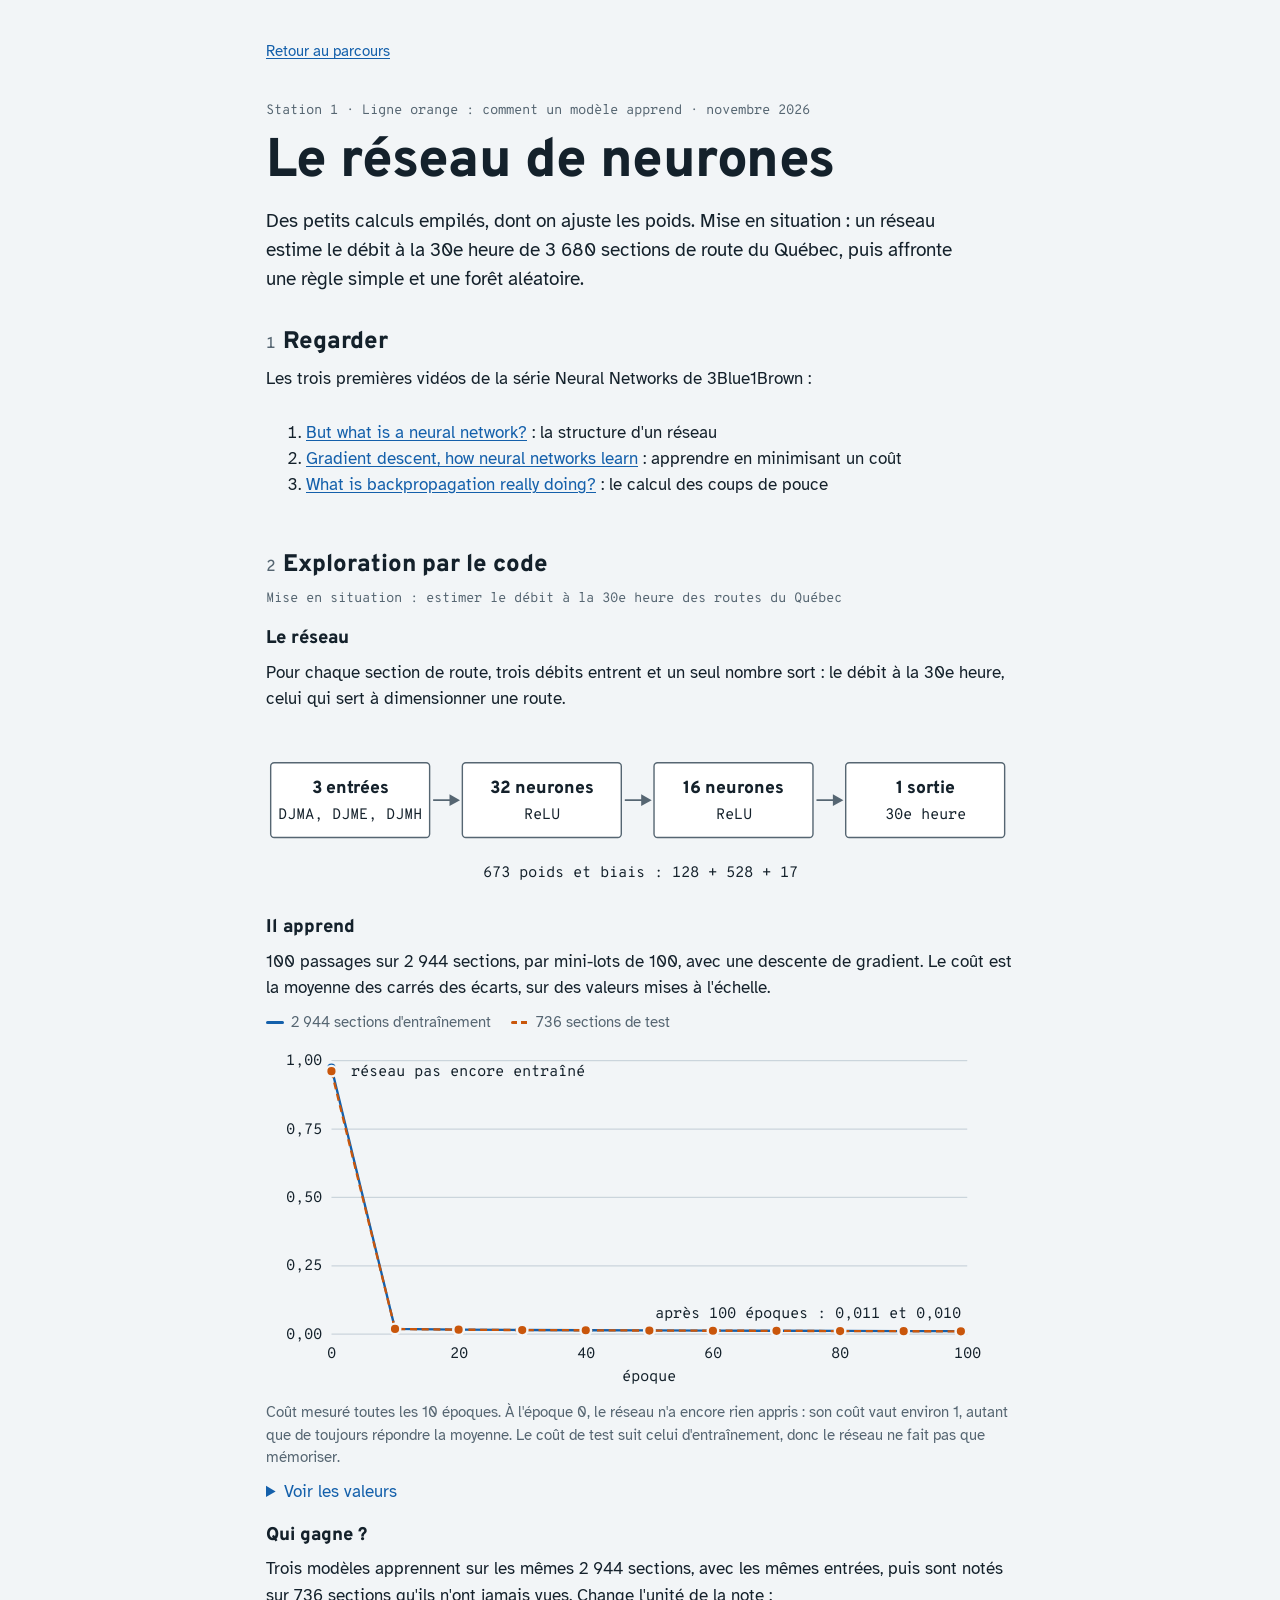
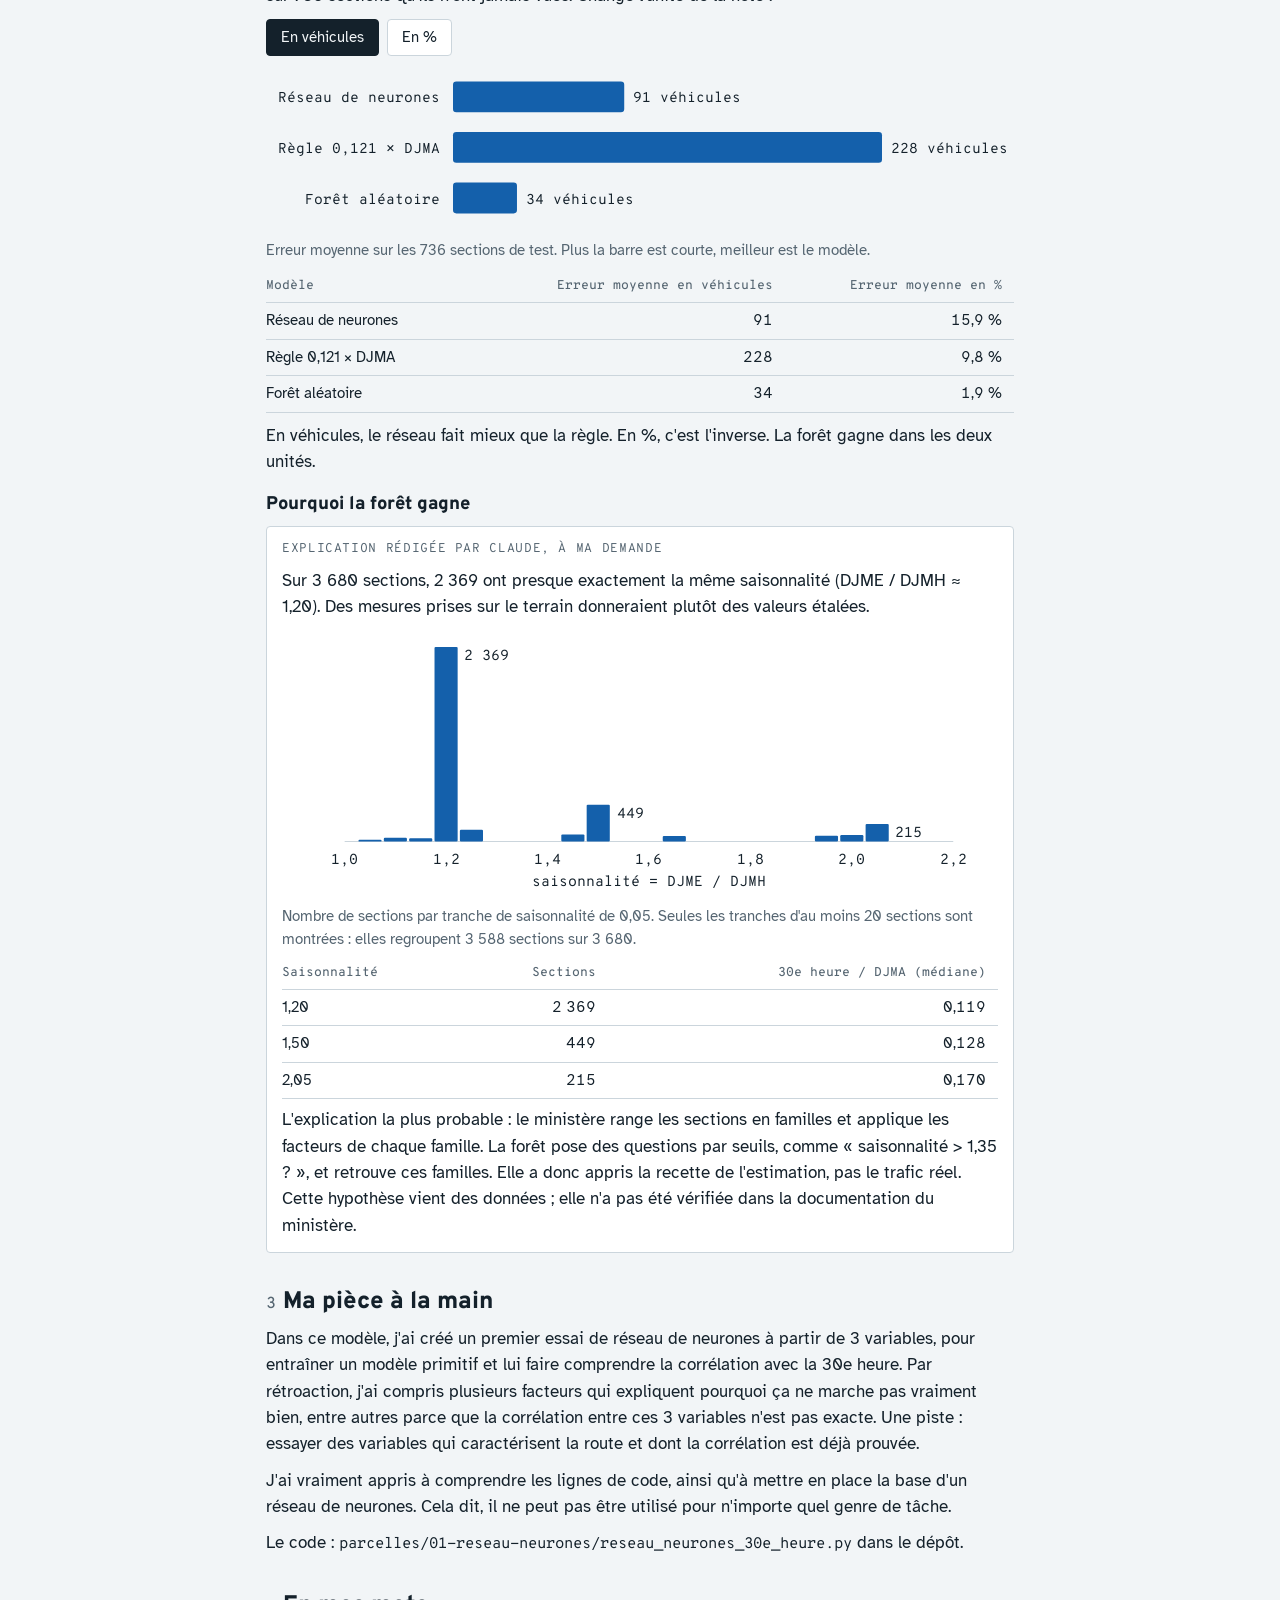
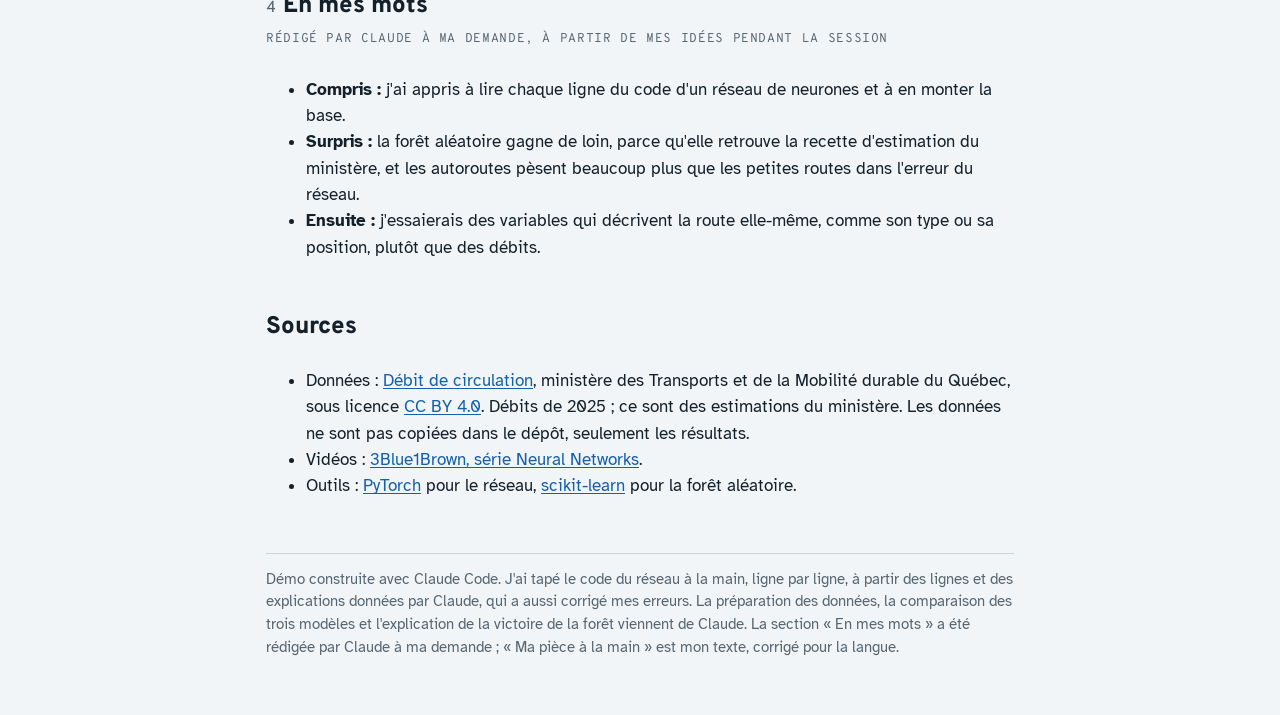
==== docs/parcelles/01-reseau-neurones/index.html @ 519a0289 "Site du parcours IA et station 1 : premier réseau de neurones - Carte du parcours et page de la stat" ====
<!doctype html>
<html lang="fr">
<head>
<meta charset="utf-8">
<meta name="viewport" content="width=device-width, initial-scale=1, viewport-fit=cover">
<title>Le réseau de neurones | Parcours IA</title>
<meta name="description" content="Station 1 du parcours IA : comprendre un réseau de neurones, puis le mettre en situation sur les débits de circulation des routes du Québec.">
<link rel="preconnect" href="https://fonts.googleapis.com">
<link rel="preconnect" href="https://fonts.gstatic.com" crossorigin>
<link rel="stylesheet" href="https://fonts.googleapis.com/css2?family=Atkinson+Hyperlegible:wght@400;700&family=Overpass:wght@800&family=Overpass+Mono:wght@500&display=swap">
<link rel="stylesheet" href="../../style.css">
</head>
<body>
<main class="page parcelle">
  <p class="retour"><a href="../../index.html">Retour au parcours</a></p>

  <header>
    <p class="surtitre">Station 1 · Ligne orange : comment un modèle apprend · novembre 2026</p>
    <h1>Le réseau de neurones</h1>
    <p class="chapeau">Des petits calculs empilés, dont on ajuste les poids. Mise en situation : un réseau estime le débit à la 30e heure de 3 680 sections de route du Québec, puis affronte une règle simple et une forêt aléatoire.</p>
  </header>

  <section id="regarde">
    <h2><span class="numero">1</span>Regarder</h2>
    <p>Les trois premières vidéos de la série Neural Networks de 3Blue1Brown :</p>
    <ol>
      <li><a href="https://www.youtube.com/watch?v=aircAruvnKk">But what is a neural network?</a> : la structure d'un réseau</li>
      <li><a href="https://www.youtube.com/watch?v=IHZwWFHWa-w">Gradient descent, how neural networks learn</a> : apprendre en minimisant un coût</li>
      <li><a href="https://www.youtube.com/watch?v=Ilg3gGewQ5U">What is backpropagation really doing?</a> : le calcul des coups de pouce</li>
    </ol>
  </section>

  <section id="demo">
    <h2><span class="numero">2</span>Exploration par le code</h2>
    <p class="surtitre">Mise en situation : estimer le débit à la 30e heure des routes du Québec</p>

    <h3>Le réseau</h3>
    <p>Pour chaque section de route, trois débits entrent et un seul nombre sort : le débit à la 30e heure, celui qui sert à dimensionner une route.</p>
    <figure>
      <div class="defile">
        <svg viewBox="0 0 640 150" role="img" aria-label="Le réseau : 3 entrées, une couche cachée de 32 neurones, une de 16, et 1 sortie, soit 673 poids et biais.">
          <rect class="boite" x="4" y="34" width="136" height="64" rx="3"/>
          <text class="svg-titre" x="72" y="60" text-anchor="middle">3 entrées</text>
          <text class="svg-texte" x="72" y="82" text-anchor="middle">DJMA, DJME, DJMH</text>
          <line class="fleche" x1="143" y1="66" x2="158" y2="66"/><polygon class="pointe" points="166,66 157,61 157,71"/>
          <rect class="boite" x="168" y="34" width="136" height="64" rx="3"/>
          <text class="svg-titre" x="236" y="60" text-anchor="middle">32 neurones</text>
          <text class="svg-texte" x="236" y="82" text-anchor="middle">ReLU</text>
          <line class="fleche" x1="307" y1="66" x2="322" y2="66"/><polygon class="pointe" points="330,66 321,61 321,71"/>
          <rect class="boite" x="332" y="34" width="136" height="64" rx="3"/>
          <text class="svg-titre" x="400" y="60" text-anchor="middle">16 neurones</text>
          <text class="svg-texte" x="400" y="82" text-anchor="middle">ReLU</text>
          <line class="fleche" x1="471" y1="66" x2="486" y2="66"/><polygon class="pointe" points="494,66 485,61 485,71"/>
          <rect class="boite" x="496" y="34" width="136" height="64" rx="3"/>
          <text class="svg-titre" x="564" y="60" text-anchor="middle">1 sortie</text>
          <text class="svg-texte" x="564" y="82" text-anchor="middle">30e heure</text>
          <text class="svg-texte" x="320" y="132" text-anchor="middle">673 poids et biais : 128 + 528 + 17</text>
        </svg>
      </div>
    </figure>

    <h3>Il apprend</h3>
    <p>100 passages sur 2 944 sections, par mini-lots de 100, avec une descente de gradient. Le coût est la moyenne des carrés des écarts, sur des valeurs mises à l'échelle.</p>
    <figure>
      <div class="legende"><span><i class="serie-1"></i>2 944 sections d'entraînement</span><span><i class="serie-2"></i>736 sections de test</span></div>
      <div class="defile" id="graphique-courbe"></div>
      <figcaption>Coût mesuré toutes les 10 époques. À l'époque 0, le réseau n'a encore rien appris : son coût vaut environ 1, autant que de toujours répondre la moyenne. Le coût de test suit celui d'entraînement, donc le réseau ne fait pas que mémoriser.</figcaption>
    </figure>
    <details>
      <summary>Voir les valeurs</summary>
      <div class="defile"><table class="tableau" id="tableau-courbe"><thead><tr><th>Époque</th><th class="nombre">Coût entraînement</th><th class="nombre">Coût test</th></tr></thead><tbody></tbody></table></div>
    </details>

    <h3>Qui gagne ?</h3>
    <p>Trois modèles apprennent sur les mêmes 2 944 sections, avec les mêmes entrées, puis sont notés sur 736 sections qu'ils n'ont jamais vues. Change l'unité de la note :</p>
    <div class="bascule" role="group" aria-label="Unité de l'erreur">
      <button type="button" id="bouton-vehicules" aria-pressed="true">En véhicules</button>
      <button type="button" id="bouton-pourcentage" aria-pressed="false">En %</button>
    </div>
    <figure>
      <div class="defile" id="graphique-scores"></div>
      <figcaption id="legende-scores">Erreur moyenne sur les 736 sections de test. Plus la barre est courte, meilleur est le modèle.</figcaption>
    </figure>
    <div class="defile">
      <table class="tableau" id="tableau-scores"><thead><tr><th>Modèle</th><th class="nombre">Erreur moyenne en véhicules</th><th class="nombre">Erreur moyenne en %</th></tr></thead><tbody></tbody></table>
    </div>
    <p>En véhicules, le réseau fait mieux que la règle. En %, c'est l'inverse. La forêt gagne dans les deux unités.</p>

    <h3>Pourquoi la forêt gagne</h3>
    <div class="encadre">
      <p class="etiquette">Explication rédigée par Claude, à ma demande</p>
      <p>Sur 3 680 sections, 2 369 ont presque exactement la même saisonnalité (DJME / DJMH ≈ 1,20). Des mesures prises sur le terrain donneraient plutôt des valeurs étalées.</p>
      <figure>
        <div class="defile" id="graphique-familles"></div>
        <figcaption>Nombre de sections par tranche de saisonnalité de 0,05. Seules les tranches d'au moins 20 sections sont montrées : elles regroupent 3 588 sections sur 3 680.</figcaption>
      </figure>
      <div class="defile">
        <table class="tableau" id="tableau-familles"><thead><tr><th>Saisonnalité</th><th class="nombre">Sections</th><th class="nombre">30e heure / DJMA (médiane)</th></tr></thead><tbody></tbody></table>
      </div>
      <p>L'explication la plus probable : le ministère range les sections en familles et applique les facteurs de chaque famille. La forêt pose des questions par seuils, comme « saisonnalité &gt; 1,35 ? », et retrouve ces familles. Elle a donc appris la recette de l'estimation, pas le trafic réel. Cette hypothèse vient des données ; elle n'a pas été vérifiée dans la documentation du ministère.</p>
    </div>
  </section>

  <section id="main">
    <h2><span class="numero">3</span>Ma pièce à la main</h2>
    <p>Dans ce modèle, j'ai créé un premier essai de réseau de neurones à partir de 3 variables, pour entraîner un modèle primitif et lui faire comprendre la corrélation avec la 30e heure. Par rétroaction, j'ai compris plusieurs facteurs qui expliquent pourquoi ça ne marche pas vraiment bien, entre autres parce que la corrélation entre ces 3 variables n'est pas exacte. Une piste : essayer des variables qui caractérisent la route et dont la corrélation est déjà prouvée.</p>
    <p>J'ai vraiment appris à comprendre les lignes de code, ainsi qu'à mettre en place la base d'un réseau de neurones. Cela dit, il ne peut pas être utilisé pour n'importe quel genre de tâche.</p>
    <p>Le code : <code>parcelles/01-reseau-neurones/reseau_neurones_30e_heure.py</code> dans le dépôt.</p>
  </section>

  <section id="mots">
    <h2><span class="numero">4</span>En mes mots</h2>
    <p class="etiquette">Rédigé par Claude à ma demande, à partir de mes idées pendant la session</p>
    <ul>
      <li><strong>Compris :</strong> j'ai appris à lire chaque ligne du code d'un réseau de neurones et à en monter la base.</li>
      <li><strong>Surpris :</strong> la forêt aléatoire gagne de loin, parce qu'elle retrouve la recette d'estimation du ministère, et les autoroutes pèsent beaucoup plus que les petites routes dans l'erreur du réseau.</li>
      <li><strong>Ensuite :</strong> j'essaierais des variables qui décrivent la route elle-même, comme son type ou sa position, plutôt que des débits.</li>
    </ul>
  </section>

  <section id="sources">
    <h2>Sources</h2>
    <ul>
      <li>Données : <a href="https://www.donneesquebec.ca/recherche/dataset/debit-de-circulation">Débit de circulation</a>, ministère des Transports et de la Mobilité durable du Québec, sous licence <a href="https://creativecommons.org/licenses/by/4.0/deed.fr">CC BY 4.0</a>. Débits de 2025 ; ce sont des estimations du ministère. Les données ne sont pas copiées dans le dépôt, seulement les résultats.</li>
      <li>Vidéos : <a href="https://www.3blue1brown.com/topics/neural-networks">3Blue1Brown, série Neural Networks</a>.</li>
      <li>Outils : <a href="https://pytorch.org/">PyTorch</a> pour le réseau, <a href="https://scikit-learn.org/">scikit-learn</a> pour la forêt aléatoire.</li>
    </ul>
  </section>

  <footer>
    <p>Démo construite avec Claude Code. J'ai tapé le code du réseau à la main, ligne par ligne, à partir des lignes et des explications données par Claude, qui a aussi corrigé mes erreurs. La préparation des données, la comparaison des trois modèles et l'explication de la victoire de la forêt viennent de Claude. La section « En mes mots » a été rédigée par Claude à ma demande ; « Ma pièce à la main » est mon texte, corrigé pour la langue.</p>
  </footer>
</main>

<script>
// Valeurs copiées des fichiers de résultats produits par le script de la station :
// courbe_apprentissage.csv, resultats.csv et familles_saisonnalite.csv.
const COURBE_APPRENTISSAGE = [
  [0, 0.9752, 0.9618], [10, 0.0197, 0.0191], [20, 0.0166, 0.0165], [30, 0.0153, 0.0150],
  [40, 0.0145, 0.0144], [50, 0.0138, 0.0133], [60, 0.0130, 0.0126], [70, 0.0125, 0.0123],
  [80, 0.0120, 0.0112], [90, 0.0114, 0.0110], [99, 0.0110, 0.0103],
];
const SCORES = [
  { modele: "Réseau de neurones", vehicules: 91, pourcentage: 15.9 },
  { modele: "Règle 0,121 × DJMA", vehicules: 228, pourcentage: 9.8 },
  { modele: "Forêt aléatoire", vehicules: 34, pourcentage: 1.9 },
];
const FAMILLES = [
  [1.05, 21, 0.078], [1.10, 45, 0.084], [1.15, 40, 0.102], [1.20, 2369, 0.119], [1.25, 143, 0.120],
  [1.45, 86, 0.126], [1.50, 449, 0.128], [1.65, 69, 0.168], [1.95, 72, 0.164], [2.00, 79, 0.167], [2.05, 215, 0.170],
];

const enFrancais = (nombre, decimales) => nombre.toLocaleString("fr-CA", { minimumFractionDigits: decimales, maximumFractionDigits: decimales });

function dessinerCourbe() {
  const gauche = 56, droite = 600, haut = 16, bas = 250;
  const xEcran = (epoque) => gauche + (epoque / 100) * (droite - gauche);
  const yEcran = (cout) => bas - cout * (bas - haut);
  const morceaux = [];
  for (const cout of [0, 0.25, 0.5, 0.75, 1]) {
    morceaux.push(`<line class="grille" x1="${gauche}" y1="${yEcran(cout)}" x2="${droite}" y2="${yEcran(cout)}"/>`);
    morceaux.push(`<text class="svg-texte" x="${gauche - 8}" y="${yEcran(cout) + 4}" text-anchor="end">${enFrancais(cout, 2)}</text>`);
  }
  for (const epoque of [0, 20, 40, 60, 80, 100]) {
    morceaux.push(`<text class="svg-texte" x="${xEcran(epoque)}" y="${bas + 20}" text-anchor="middle">${epoque}</text>`);
  }
  morceaux.push(`<text class="svg-texte" x="${(gauche + droite) / 2}" y="${bas + 40}" text-anchor="middle">époque</text>`);
  for (const [colonne, classe, nom] of [[1, "serie-1", "entraînement"], [2, "serie-2", "test"]]) {
    const points = COURBE_APPRENTISSAGE.map((ligne) => `${xEcran(ligne[0])},${yEcran(ligne[colonne])}`).join(" ");
    morceaux.push(`<polyline class="courbe-${classe}" points="${points}"/>`);
    for (const ligne of COURBE_APPRENTISSAGE) {
      morceaux.push(`<circle class="point-${classe}" cx="${xEcran(ligne[0])}" cy="${yEcran(ligne[colonne])}" r="4.5"><title>Époque ${ligne[0]}, coût ${nom} : ${enFrancais(ligne[colonne], 4)}</title></circle>`);
    }
  }
  morceaux.push(`<text class="svg-texte" x="${xEcran(3)}" y="${yEcran(0.96) + 4}">réseau pas encore entraîné</text>`);
  const dernier = COURBE_APPRENTISSAGE[COURBE_APPRENTISSAGE.length - 1];
  morceaux.push(`<text class="svg-texte" x="${xEcran(dernier[0])}" y="${yEcran(0) - 14}" text-anchor="end">après 100 époques : ${enFrancais(dernier[1], 3)} et ${enFrancais(dernier[2], 3)}</text>`);
  document.getElementById("graphique-courbe").innerHTML =
    `<svg viewBox="0 0 640 300" role="img" aria-label="Le coût passe d'environ 1 à environ 0,01 au fil des époques, pour l'entraînement comme pour le test.">${morceaux.join("")}</svg>`;
  document.querySelector("#tableau-courbe tbody").innerHTML = COURBE_APPRENTISSAGE
    .map(([epoque, entrainement, test]) => `<tr><td>${epoque}</td><td class="nombre">${enFrancais(entrainement, 4)}</td><td class="nombre">${enFrancais(test, 4)}</td></tr>`)
    .join("");
}

function dessinerScores(unite) {
  const gauche = 170, droite = 560;
  const valeurMaximale = Math.max(...SCORES.map((score) => score[unite]));
  const formater = (valeur) => unite === "vehicules" ? `${valeur} véhicules` : `${enFrancais(valeur, 1)} %`;
  const morceaux = SCORES.map((score, indice) => {
    const y = 14 + indice * 46;
    const longueur = (score[unite] / valeurMaximale) * (droite - gauche);
    return `<text class="svg-texte" x="${gauche - 12}" y="${y + 19}" text-anchor="end">${score.modele}</text>`
      + `<rect class="barre" x="${gauche}" y="${y}" width="${longueur}" height="28" rx="3"><title>${score.modele} : ${formater(score[unite])}</title></rect>`
      + `<text class="svg-texte" x="${gauche + longueur + 8}" y="${y + 19}">${formater(score[unite])}</text>`;
  });
  document.getElementById("graphique-scores").innerHTML =
    `<svg viewBox="0 0 680 150" role="img" aria-label="Erreur moyenne des trois modèles ${unite === "vehicules" ? "en véhicules" : "en pourcentage"}.">${morceaux.join("")}</svg>`;
  document.getElementById("bouton-vehicules").setAttribute("aria-pressed", String(unite === "vehicules"));
  document.getElementById("bouton-pourcentage").setAttribute("aria-pressed", String(unite === "pourcentage"));
}

function dessinerFamilles() {
  const gauche = 56, droite = 600, haut = 16, bas = 190;
  const saisonnaliteMinimale = 1.0, saisonnaliteMaximale = 2.2, largeurTranche = 0.05;
  const xEcran = (saisonnalite) => gauche + (saisonnalite - saisonnaliteMinimale) / (saisonnaliteMaximale - saisonnaliteMinimale) * (droite - gauche);
  const sectionsMaximum = Math.max(...FAMILLES.map((famille) => famille[1]));
  const largeurBarre = xEcran(saisonnaliteMinimale + largeurTranche) - xEcran(saisonnaliteMinimale) - 2;
  const morceaux = [`<line class="grille" x1="${gauche}" y1="${bas}" x2="${droite}" y2="${bas}"/>`];
  for (const [saisonnalite, sections, ratio] of FAMILLES) {
    const hauteur = (sections / sectionsMaximum) * (bas - haut);
    morceaux.push(`<rect class="barre" x="${xEcran(saisonnalite) - largeurBarre / 2}" y="${bas - hauteur}" width="${largeurBarre}" height="${hauteur}" rx="1"><title>Saisonnalité ${enFrancais(saisonnalite, 2)} : ${sections.toLocaleString("fr-CA")} sections, 30e heure / DJMA médian ${enFrancais(ratio, 3)}</title></rect>`);
    if (sections >= 200) {
      morceaux.push(`<text class="svg-texte" x="${xEcran(saisonnalite) + largeurBarre / 2 + 6}" y="${bas - hauteur + 12}">${sections.toLocaleString("fr-CA")}</text>`);
    }
  }
  for (const graduation of [1.0, 1.2, 1.4, 1.6, 1.8, 2.0, 2.2]) {
    morceaux.push(`<text class="svg-texte" x="${xEcran(graduation)}" y="${bas + 20}" text-anchor="middle">${enFrancais(graduation, 1)}</text>`);
  }
  morceaux.push(`<text class="svg-texte" x="${(gauche + droite) / 2}" y="${bas + 40}" text-anchor="middle">saisonnalité = DJME / DJMH</text>`);
  document.getElementById("graphique-familles").innerHTML =
    `<svg viewBox="0 0 640 240" role="img" aria-label="Trois pics nets : 2 369 sections autour de 1,20, 449 autour de 1,50 et 215 autour de 2,05.">${morceaux.join("")}</svg>`;
  document.querySelector("#tableau-familles tbody").innerHTML = FAMILLES
    .filter(([, sections]) => sections >= 200)
    .map(([saisonnalite, sections, ratio]) => `<tr><td>${enFrancais(saisonnalite, 2)}</td><td class="nombre">${sections.toLocaleString("fr-CA")}</td><td class="nombre">${enFrancais(ratio, 3)}</td></tr>`)
    .join("");
}

document.querySelector("#tableau-scores tbody").innerHTML = SCORES
  .map((score) => `<tr><td>${score.modele}</td><td class="nombre">${score.vehicules}</td><td class="nombre">${enFrancais(score.pourcentage, 1)} %</td></tr>`)
  .join("");
document.getElementById("bouton-vehicules").addEventListener("click", () => dessinerScores("vehicules"));
document.getElementById("bouton-pourcentage").addEventListener("click", () => dessinerScores("pourcentage"));
dessinerCourbe();
dessinerScores("vehicules");
dessinerFamilles();
</script>
</body>
</html>
---- docs/style.css ----
/* Un plan de métro vertical : chaque station est une parcelle, chaque ligne une famille de notions. */
:root {
  --fond: #F2F5F7;
  --surface: #FFFFFF;
  --encre: #14212B;
  --discret: #566672;
  --filet: #CBD5DC;
  --ligne-depart: #566672;
  --ligne-orange: #C9560B;
  --ligne-verte: #0B7F44;
  --ligne-bleue: #1460AB;
  --ligne-jaune: #8A6A00;
  --titre: "Overpass", "Arial Narrow", Arial, sans-serif;
  --texte: "Atkinson Hyperlegible", "Segoe UI", Arial, sans-serif;
  --chasse-fixe: "Overpass Mono", Consolas, monospace;
  /* Deux séries de graphique, validées pour les daltonismes dans les deux thèmes. */
  --serie-1: #1460AB;
  --serie-2: #C9560B;
  color-scheme: light;
}
@media (prefers-color-scheme: dark) {
  :root {
    --fond: #0F171D;
    --surface: #18232B;
    --encre: #E7EEF2;
    --discret: #A1B1BC;
    --filet: #33434F;
    --ligne-depart: #A1B1BC;
    --ligne-orange: #F08A3E;
    --ligne-verte: #3FBF7F;
    --ligne-bleue: #6AA9E9;
    --ligne-jaune: #D9B341;
    --serie-1: #5592D2;
    --serie-2: #D97628;
    color-scheme: dark;
  }
}
* { box-sizing: border-box; }
body {
  margin: 0;
  background: var(--fond);
  color: var(--encre);
  font-family: var(--texte);
  font-size: 17px;
  line-height: 1.55;
}
.page {
  max-width: 780px;
  margin: 0 auto;
  padding: 40px max(16px, env(safe-area-inset-right, 0px)) 56px max(16px, env(safe-area-inset-left, 0px));
  display: grid;
  gap: 36px;
}
.page > * { min-width: 0; }
h1, h2, h3 { font-family: var(--titre); font-weight: 800; line-height: 1.12; margin: 0; text-wrap: balance; }
h1 { font-size: clamp(2.3rem, 7vw, 3.4rem); letter-spacing: -0.01em; }
h2 { font-size: 1.5rem; }
h3 { font-size: 1.15rem; }
p { margin: 0; }
a { color: var(--ligne-bleue); text-underline-offset: 2px; }
a:focus-visible { outline: 3px solid var(--ligne-bleue); outline-offset: 2px; }
header { display: grid; gap: 12px; }
.surtitre { font-family: var(--chasse-fixe); font-size: 0.85rem; color: var(--discret); }
.chapeau { font-size: 1.18rem; max-width: 60ch; }

.legende { display: flex; flex-wrap: wrap; gap: 8px 20px; color: var(--discret); font-size: 0.92rem; }
.legende span { display: inline-flex; gap: 7px; align-items: center; }
.pastille { width: 13px; height: 13px; border-radius: 50%; border: 3px solid var(--encre); background: var(--surface); }
.pastille.en-cours { background: linear-gradient(90deg, var(--encre) 50%, var(--surface) 50%); }
.pastille.publiee { background: var(--encre); }

.plan { list-style: none; margin: 0; padding: 0; }
.plan li { position: relative; padding-left: 46px; --ligne: var(--ligne-depart); }
.plan li::before { content: ""; position: absolute; left: 13px; top: 0; bottom: 0; width: 7px; background: var(--ligne); }
.plan li:last-child::before { bottom: auto; height: 26px; }
.plan .ligne-orange { --ligne: var(--ligne-orange); }
.plan .ligne-verte { --ligne: var(--ligne-verte); }
.plan .ligne-bleue { --ligne: var(--ligne-bleue); }
.plan .ligne-jaune { --ligne: var(--ligne-jaune); }
.nom-ligne { padding-block: 18px 6px; }
.nom-ligne h2 { font-size: 1.1rem; color: var(--ligne); }
.station { padding-block: 10px 12px; }
.point {
  position: absolute; left: 3px; top: 13px; width: 27px; height: 27px;
  border-radius: 50%; border: 6px solid var(--ligne); background: var(--surface);
}
.station.en-cours .point { background: linear-gradient(90deg, var(--ligne) 50%, var(--surface) 50%); }
.station.publiee .point { background: var(--ligne); }
.numero { font-family: var(--chasse-fixe); font-weight: 500; color: var(--discret); margin-right: 7px; }
.station p { color: var(--discret); max-width: 60ch; }
.etat { font-family: var(--chasse-fixe); font-size: 0.78rem; }

.parcelle section { display: grid; gap: 10px; }
.parcelle section > * { min-width: 0; }
.parcelle h2 .numero { font-size: 1rem; }
.parcelle h3 { margin-top: 10px; }

/* Composants des pages de parcelle : figures, graphiques, tableaux, encadrés. */
figure { margin: 0; display: grid; gap: 8px; min-width: 0; }
figcaption, .note { color: var(--discret); font-size: 0.92rem; }
.defile { overflow-x: auto; }
.defile svg { display: block; width: 100%; min-width: 520px; height: auto; color: var(--encre); }
.svg-texte { font-family: var(--chasse-fixe); font-size: 13px; fill: currentColor; }
.svg-titre { font-family: var(--titre); font-weight: 800; font-size: 15px; fill: currentColor; }
.boite { fill: var(--surface); stroke: var(--discret); stroke-width: 1.2; }
.fleche { stroke: var(--discret); stroke-width: 1.5; }
.pointe { fill: var(--discret); }
.grille { stroke: var(--filet); stroke-width: 1; }
.barre { fill: var(--ligne-bleue); }
.courbe-serie-1, .courbe-serie-2 { fill: none; stroke-width: 2; }
.courbe-serie-1 { stroke: var(--serie-1); }
.courbe-serie-2 { stroke: var(--serie-2); stroke-dasharray: 6 4; }
.point-serie-1, .point-serie-2 { stroke: var(--fond); stroke-width: 2; }
.point-serie-1 { fill: var(--serie-1); }
.point-serie-2 { fill: var(--serie-2); }
.legende i.serie-1, .legende i.serie-2 { width: 18px; height: 3px; border-radius: 2px; }
.legende i.serie-1 { background: var(--serie-1); }
.legende i.serie-2 { background: repeating-linear-gradient(90deg, var(--serie-2) 0 6px, transparent 6px 10px); }
.bascule { display: flex; flex-wrap: wrap; gap: 8px; }
.bascule button { font: inherit; font-size: 0.95rem; padding: 6px 14px; border: 1px solid var(--filet); border-radius: 4px; background: var(--surface); color: var(--encre); cursor: pointer; }
.bascule button[aria-pressed="true"] { background: var(--encre); color: var(--fond); border-color: var(--encre); }
.bascule button:focus-visible, details summary:focus-visible { outline: 3px solid var(--ligne-bleue); outline-offset: 2px; }
.tableau { width: 100%; border-collapse: collapse; font-size: 0.95rem; }
.tableau th { font-family: var(--chasse-fixe); font-weight: 500; font-size: 0.8rem; color: var(--discret); text-align: left; padding: 5px 12px 5px 0; border-bottom: 1px solid var(--filet); }
.tableau td { padding: 6px 12px 6px 0; border-bottom: 1px solid var(--filet); }
.tableau .nombre { text-align: right; font-variant-numeric: tabular-nums; white-space: nowrap; }
.encadre { background: var(--surface); border: 1px solid var(--filet); border-radius: 4px; padding: 13px 15px; display: grid; gap: 8px; }
.etiquette { font-family: var(--chasse-fixe); font-size: 0.8rem; color: var(--discret); text-transform: uppercase; letter-spacing: 0.05em; }
code { font-family: var(--chasse-fixe); font-size: 0.9em; overflow-wrap: anywhere; }
details summary { cursor: pointer; color: var(--ligne-bleue); }
.retour { font-size: 0.95rem; }
footer { color: var(--discret); font-size: 0.92rem; border-top: 1px solid var(--filet); padding-top: 14px; display: grid; gap: 6px; }
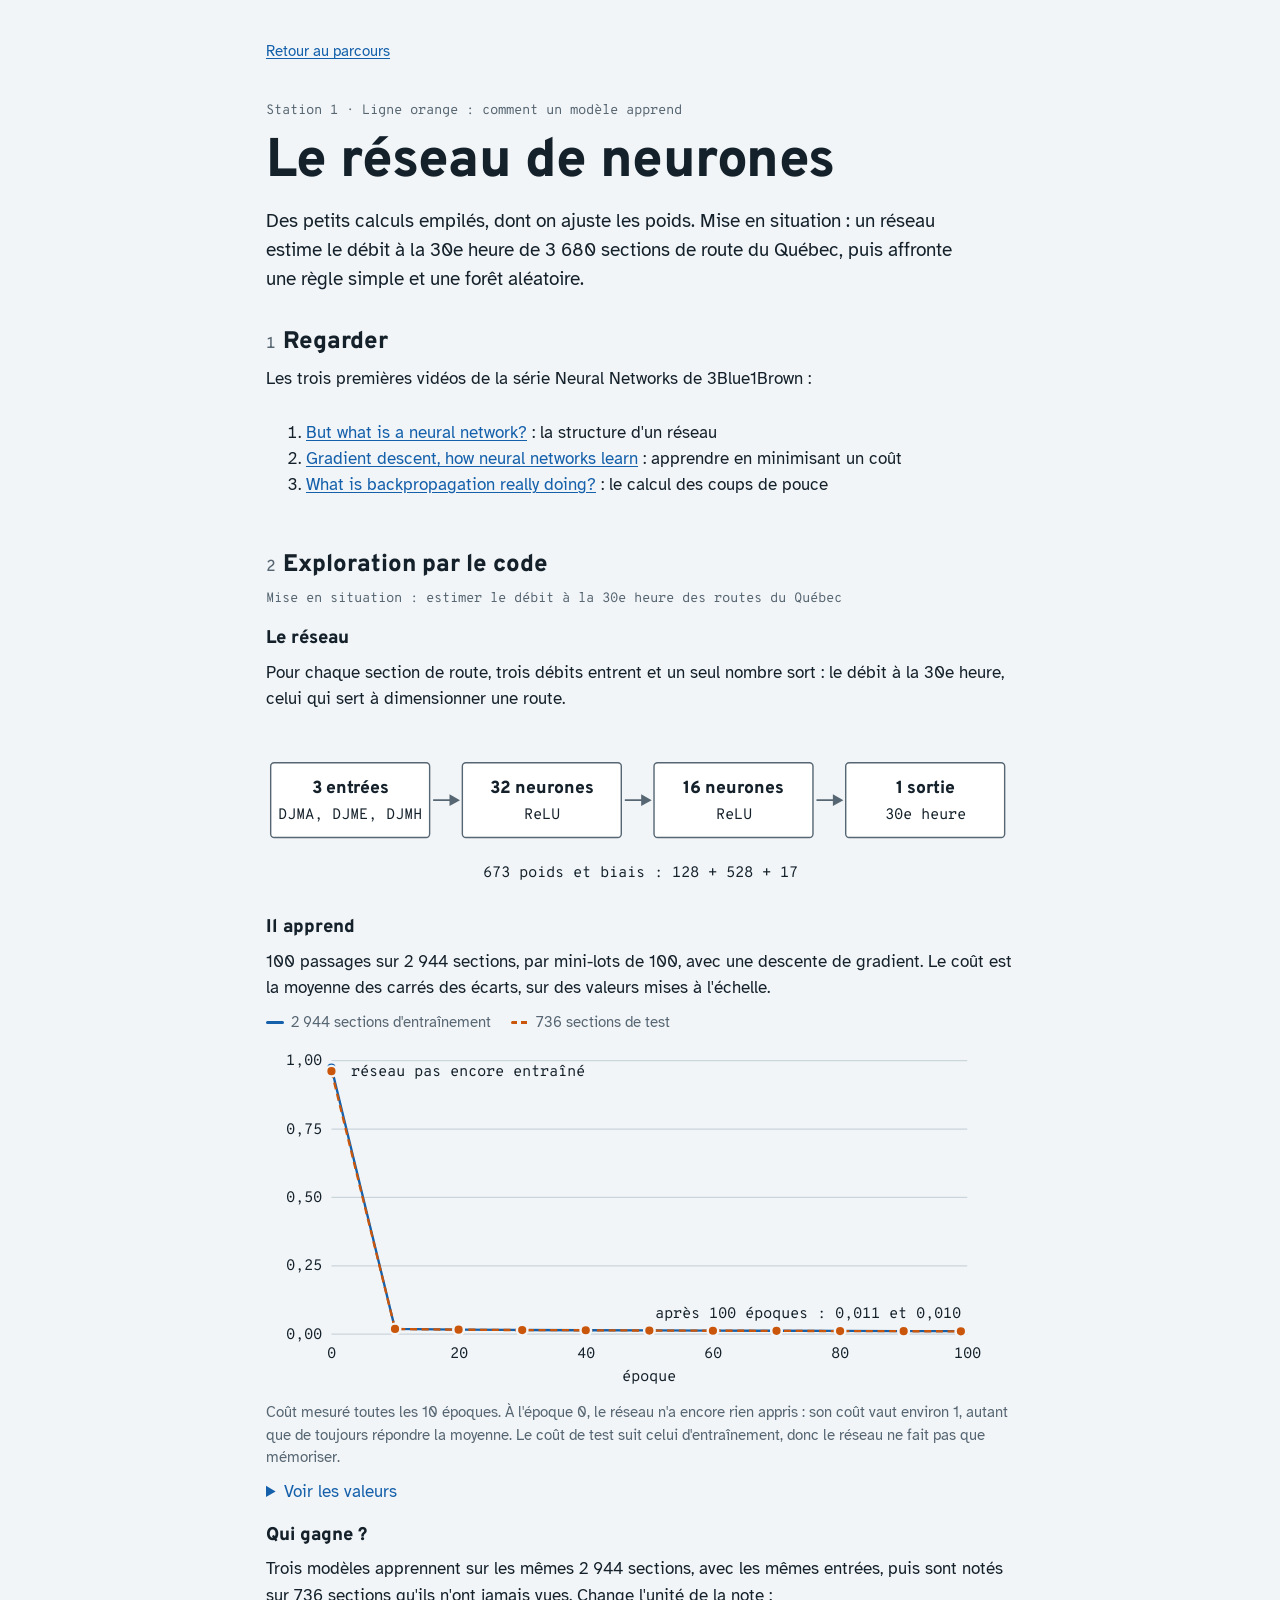
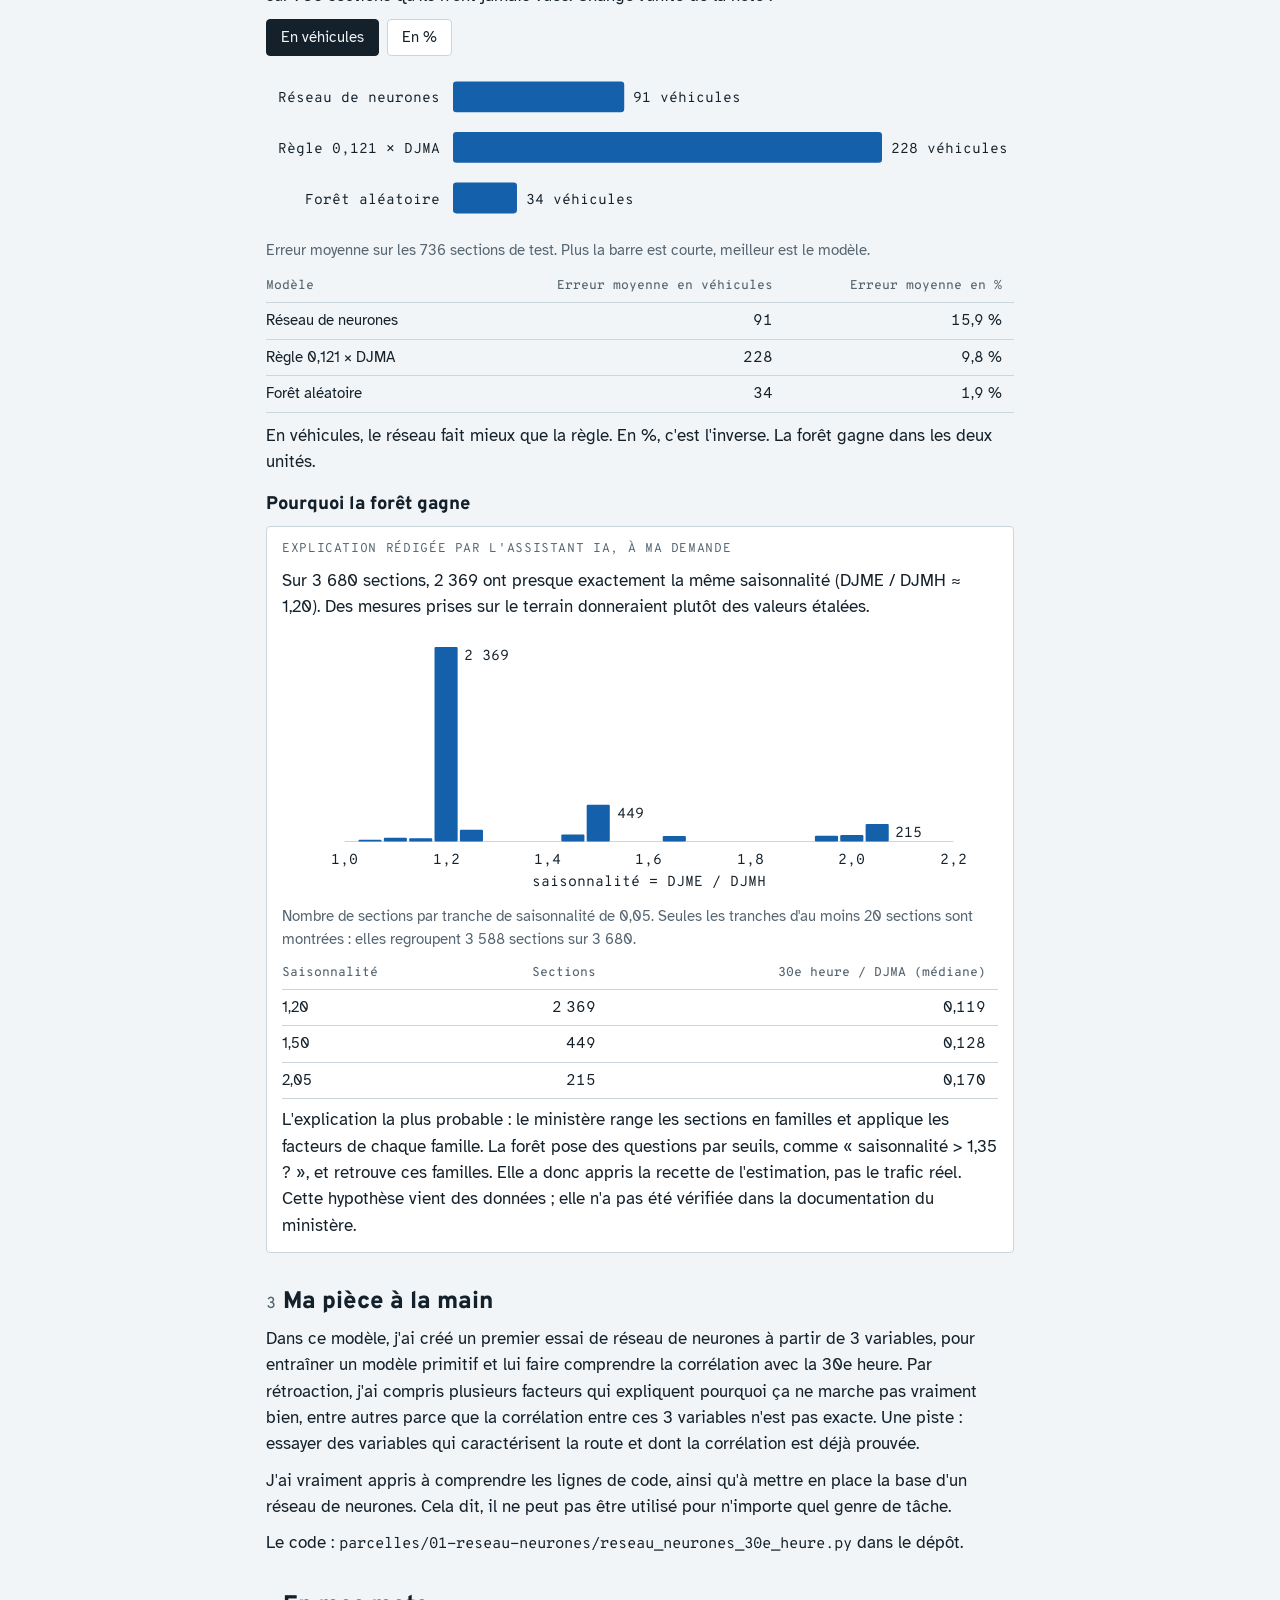
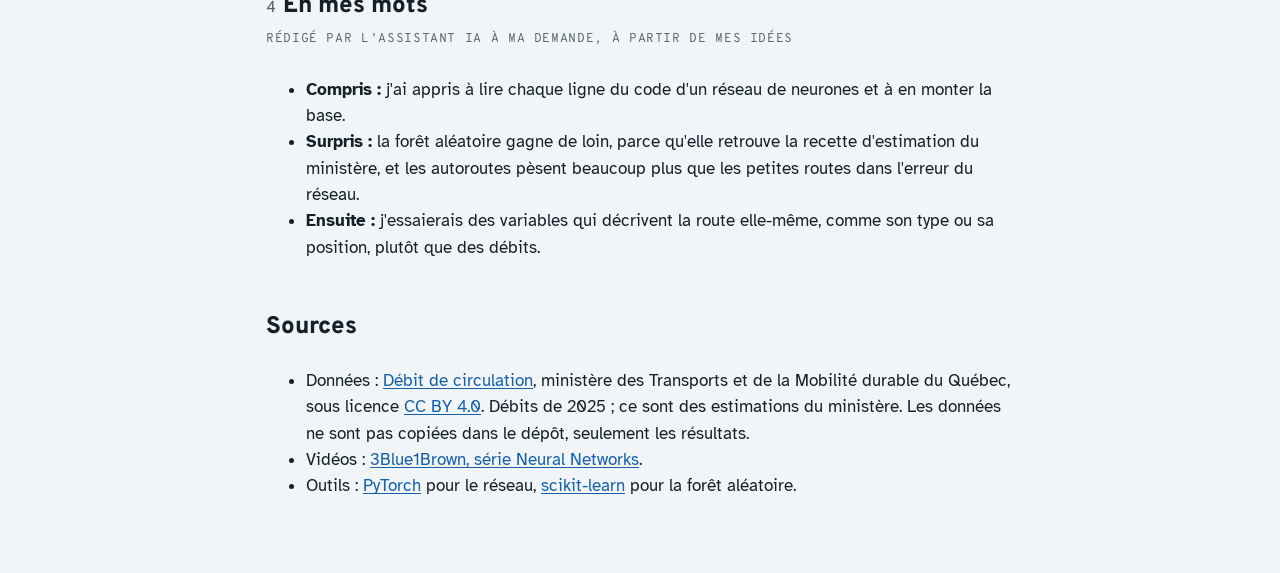
==== commit 7af1a8ef: "Site : méthode, README structuré, sans dates" ====
--- a/docs/parcelles/01-reseau-neurones/index.html
+++ b/docs/parcelles/01-reseau-neurones/index.html
@@ -15,7 +15,7 @@
   <p class="retour"><a href="../../index.html">Retour au parcours</a></p>
 
   <header>
-    <p class="surtitre">Station 1 · Ligne orange : comment un modèle apprend · novembre 2026</p>
+    <p class="surtitre">Station 1 · Ligne orange : comment un modèle apprend</p>
     <h1>Le réseau de neurones</h1>
     <p class="chapeau">Des petits calculs empilés, dont on ajuste les poids. Mise en situation : un réseau estime le débit à la 30e heure de 3 680 sections de route du Québec, puis affronte une règle simple et une forêt aléatoire.</p>
   </header>
@@ -88,7 +88,7 @@
 
     <h3>Pourquoi la forêt gagne</h3>
     <div class="encadre">
-      <p class="etiquette">Explication rédigée par Claude, à ma demande</p>
+      <p class="etiquette">Explication rédigée par l'assistant IA, à ma demande</p>
       <p>Sur 3 680 sections, 2 369 ont presque exactement la même saisonnalité (DJME / DJMH ≈ 1,20). Des mesures prises sur le terrain donneraient plutôt des valeurs étalées.</p>
       <figure>
         <div class="defile" id="graphique-familles"></div>
@@ -110,7 +110,7 @@
 
   <section id="mots">
     <h2><span class="numero">4</span>En mes mots</h2>
-    <p class="etiquette">Rédigé par Claude à ma demande, à partir de mes idées pendant la session</p>
+    <p class="etiquette">Rédigé par l'assistant IA à ma demande, à partir de mes idées</p>
     <ul>
       <li><strong>Compris :</strong> j'ai appris à lire chaque ligne du code d'un réseau de neurones et à en monter la base.</li>
       <li><strong>Surpris :</strong> la forêt aléatoire gagne de loin, parce qu'elle retrouve la recette d'estimation du ministère, et les autoroutes pèsent beaucoup plus que les petites routes dans l'erreur du réseau.</li>
@@ -127,9 +127,6 @@
     </ul>
   </section>
 
-  <footer>
-    <p>Démo construite avec Claude Code. J'ai tapé le code du réseau à la main, ligne par ligne, à partir des lignes et des explications données par Claude, qui a aussi corrigé mes erreurs. La préparation des données, la comparaison des trois modèles et l'explication de la victoire de la forêt viennent de Claude. La section « En mes mots » a été rédigée par Claude à ma demande ; « Ma pièce à la main » est mon texte, corrigé pour la langue.</p>
-  </footer>
 </main>
 
 <script>
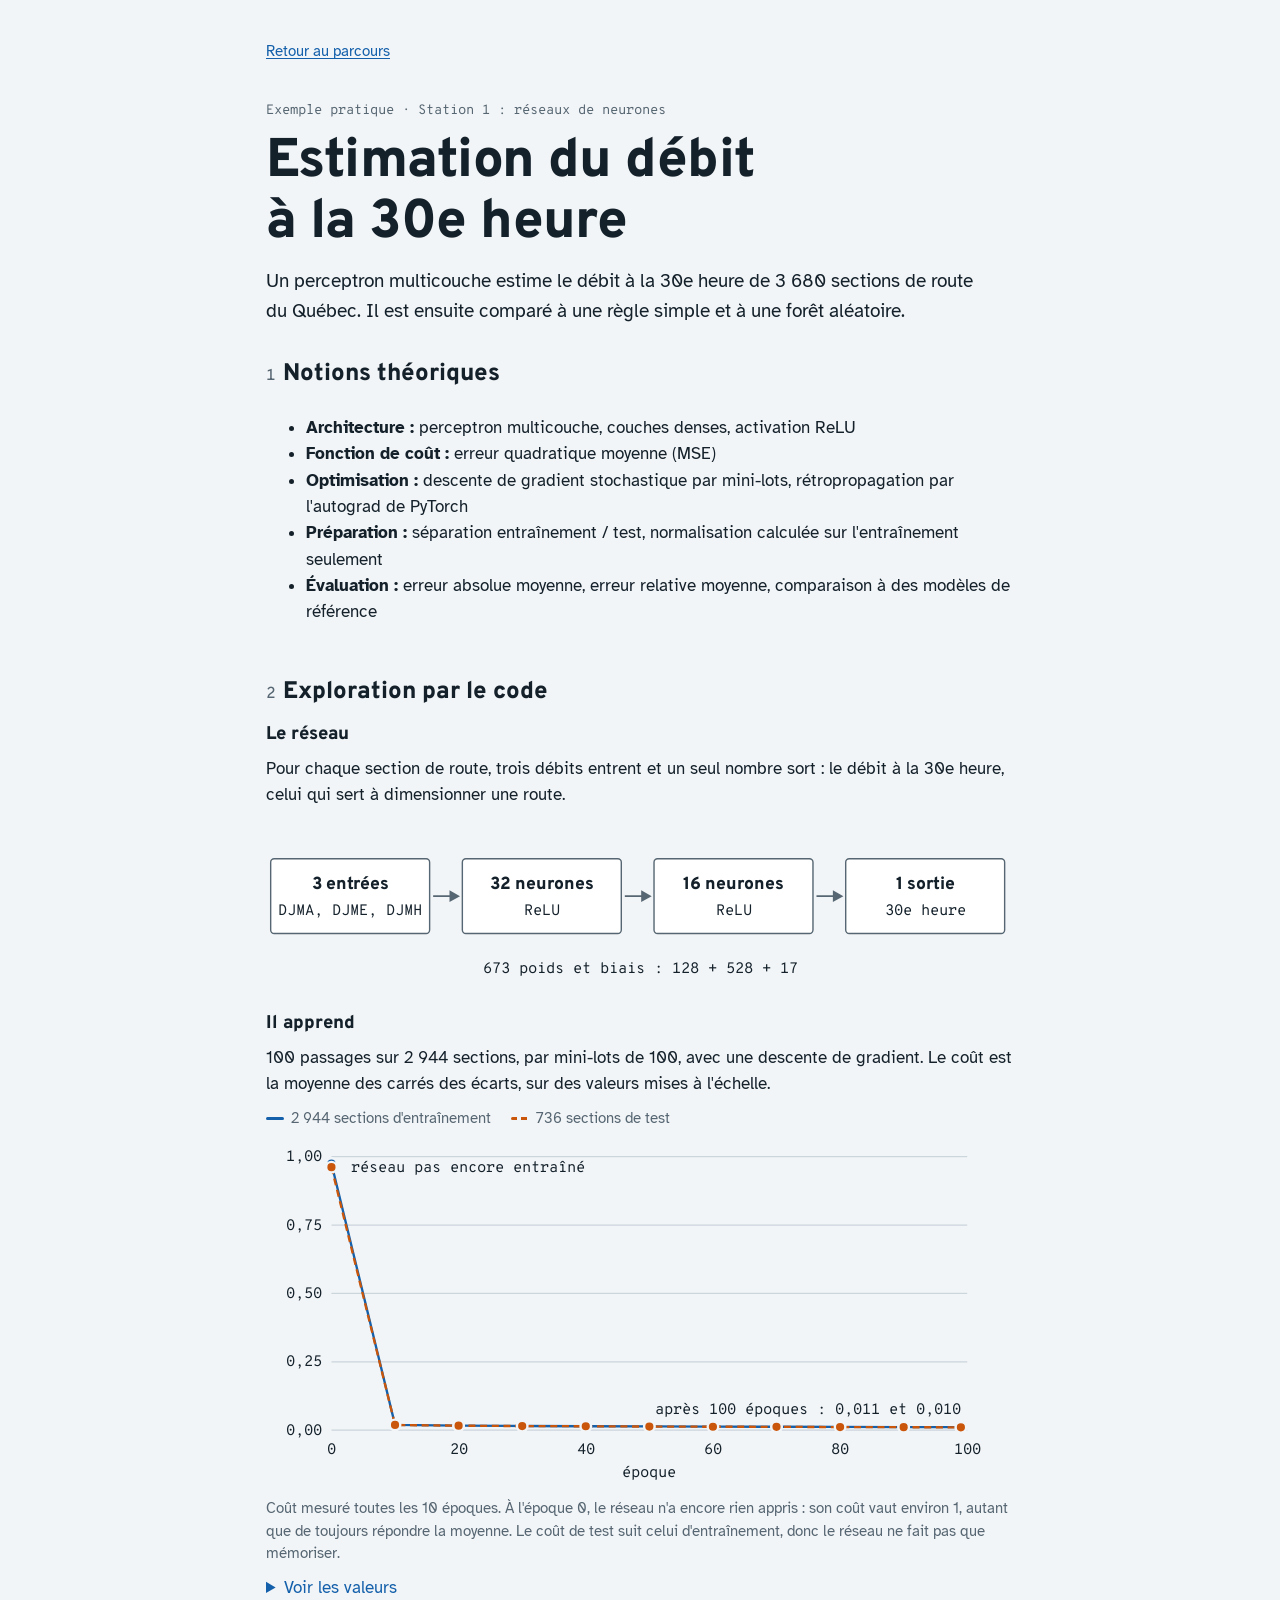
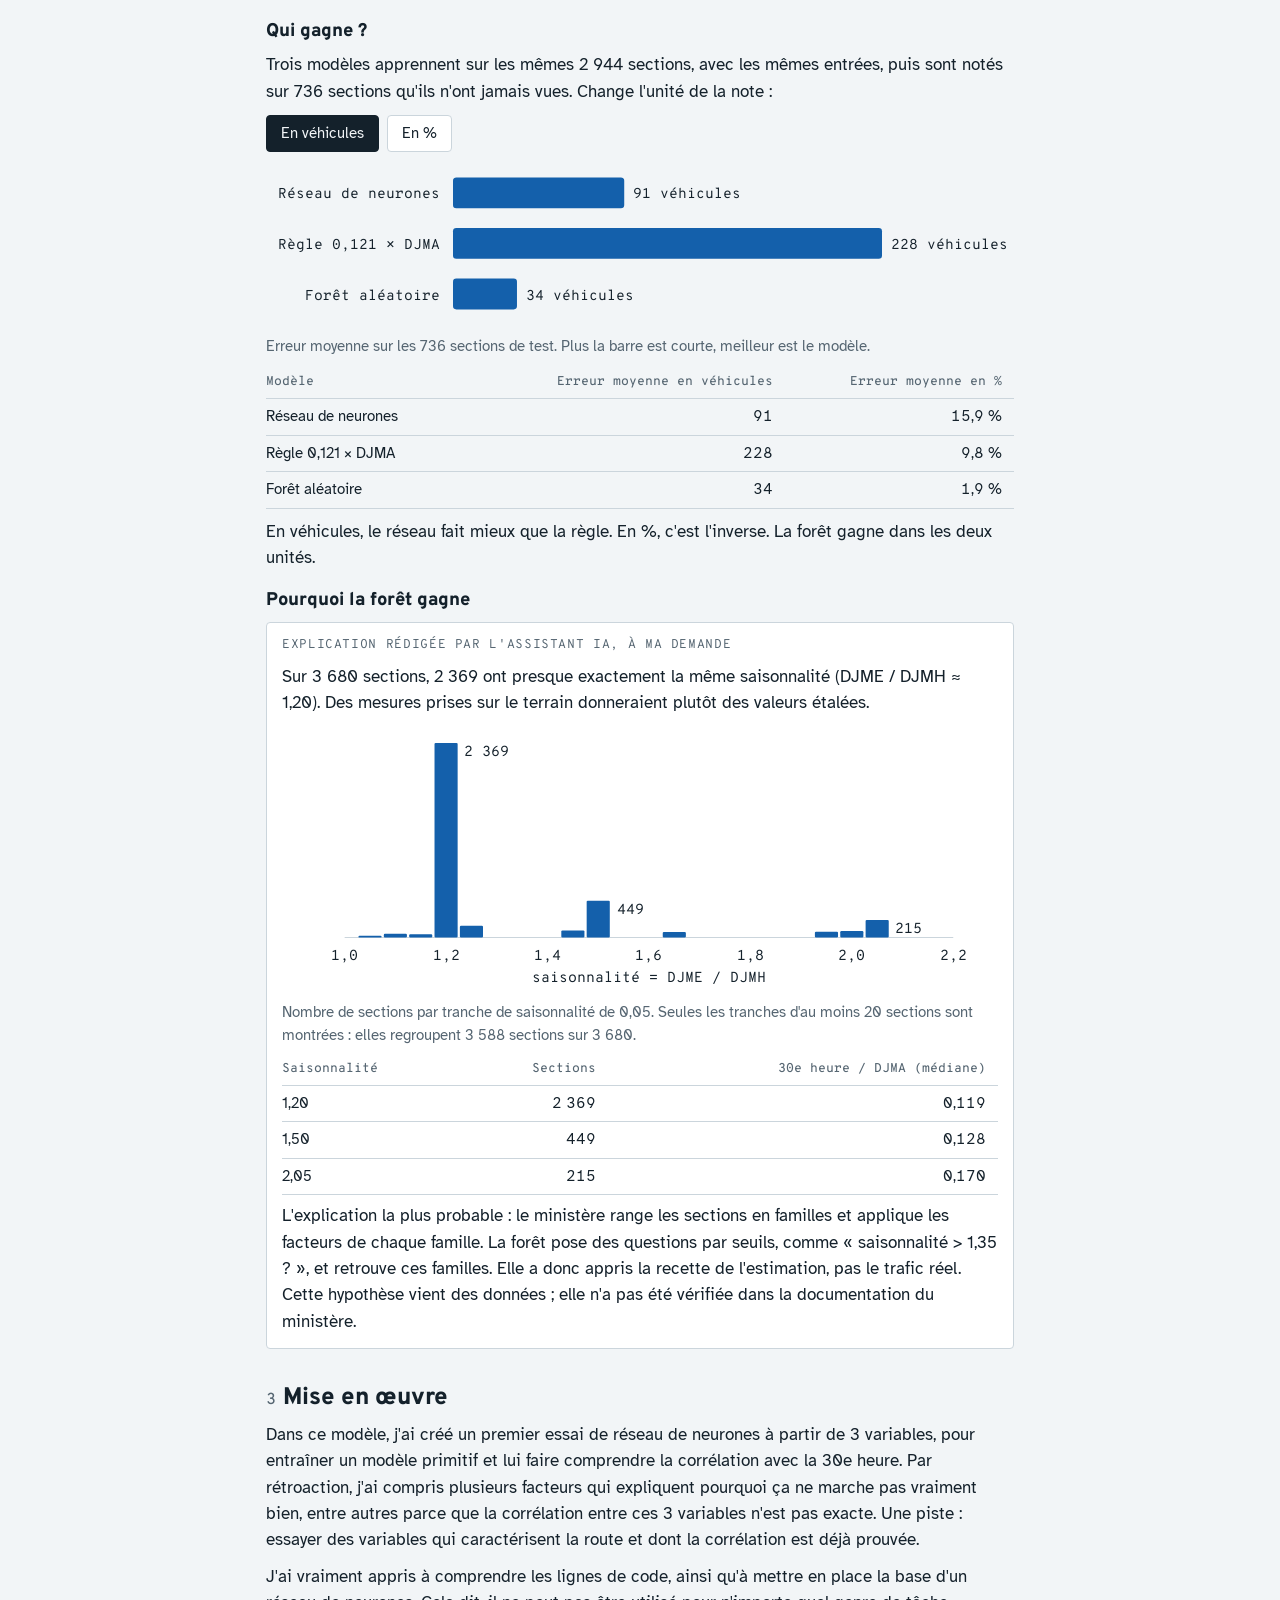
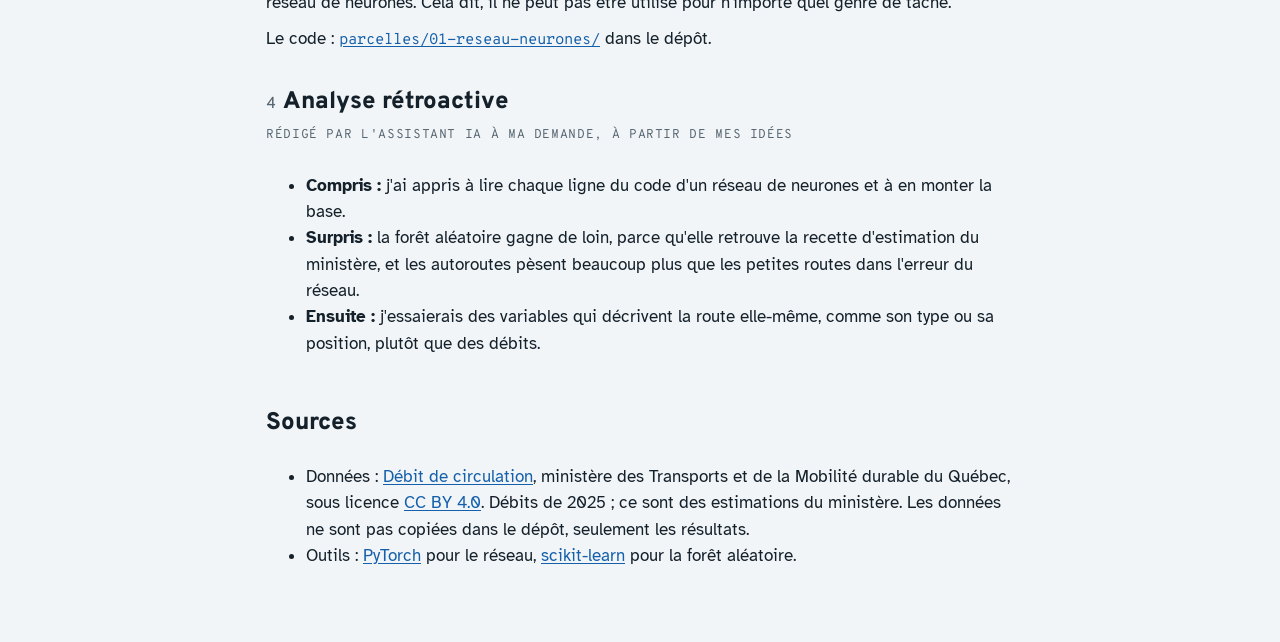
==== commit 4869231e: "Carte technique, README par station, page d'exemple" ====
--- a/docs/parcelles/01-reseau-neurones/index.html
+++ b/docs/parcelles/01-reseau-neurones/index.html
@@ -3,8 +3,8 @@
 <head>
 <meta charset="utf-8">
 <meta name="viewport" content="width=device-width, initial-scale=1, viewport-fit=cover">
-<title>Le réseau de neurones | Parcours IA</title>
-<meta name="description" content="Station 1 du parcours IA : comprendre un réseau de neurones, puis le mettre en situation sur les débits de circulation des routes du Québec.">
+<title>Estimation du débit à la 30e heure | Parcours IA</title>
+<meta name="description" content="Exemple pratique : un perceptron multicouche estime le débit à la 30e heure de sections de route du Québec, comparé à une règle simple et à une forêt aléatoire.">
 <link rel="preconnect" href="https://fonts.googleapis.com">
 <link rel="preconnect" href="https://fonts.gstatic.com" crossorigin>
 <link rel="stylesheet" href="https://fonts.googleapis.com/css2?family=Atkinson+Hyperlegible:wght@400;700&family=Overpass:wght@800&family=Overpass+Mono:wght@500&display=swap">
@@ -15,24 +15,24 @@
   <p class="retour"><a href="../../index.html">Retour au parcours</a></p>
 
   <header>
-    <p class="surtitre">Station 1 · Ligne orange : comment un modèle apprend</p>
-    <h1>Le réseau de neurones</h1>
-    <p class="chapeau">Des petits calculs empilés, dont on ajuste les poids. Mise en situation : un réseau estime le débit à la 30e heure de 3 680 sections de route du Québec, puis affronte une règle simple et une forêt aléatoire.</p>
+    <p class="surtitre">Exemple pratique · Station 1 : réseaux de neurones</p>
+    <h1>Estimation du débit à la 30e heure</h1>
+    <p class="chapeau">Un perceptron multicouche estime le débit à la 30e heure de 3 680 sections de route du Québec. Il est ensuite comparé à une règle simple et à une forêt aléatoire.</p>
   </header>
 
   <section id="regarde">
-    <h2><span class="numero">1</span>Regarder</h2>
-    <p>Les trois premières vidéos de la série Neural Networks de 3Blue1Brown :</p>
-    <ol>
-      <li><a href="https://www.youtube.com/watch?v=aircAruvnKk">But what is a neural network?</a> : la structure d'un réseau</li>
-      <li><a href="https://www.youtube.com/watch?v=IHZwWFHWa-w">Gradient descent, how neural networks learn</a> : apprendre en minimisant un coût</li>
-      <li><a href="https://www.youtube.com/watch?v=Ilg3gGewQ5U">What is backpropagation really doing?</a> : le calcul des coups de pouce</li>
-    </ol>
+    <h2><span class="numero">1</span>Notions théoriques</h2>
+    <ul>
+      <li><strong>Architecture :</strong> perceptron multicouche, couches denses, activation ReLU</li>
+      <li><strong>Fonction de coût :</strong> erreur quadratique moyenne (MSE)</li>
+      <li><strong>Optimisation :</strong> descente de gradient stochastique par mini-lots, rétropropagation par l'autograd de PyTorch</li>
+      <li><strong>Préparation :</strong> séparation entraînement / test, normalisation calculée sur l'entraînement seulement</li>
+      <li><strong>Évaluation :</strong> erreur absolue moyenne, erreur relative moyenne, comparaison à des modèles de référence</li>
+    </ul>
   </section>
 
   <section id="demo">
     <h2><span class="numero">2</span>Exploration par le code</h2>
-    <p class="surtitre">Mise en situation : estimer le débit à la 30e heure des routes du Québec</p>
 
     <h3>Le réseau</h3>
     <p>Pour chaque section de route, trois débits entrent et un seul nombre sort : le débit à la 30e heure, celui qui sert à dimensionner une route.</p>
@@ -102,14 +102,14 @@
   </section>
 
   <section id="main">
-    <h2><span class="numero">3</span>Ma pièce à la main</h2>
+    <h2><span class="numero">3</span>Mise en œuvre</h2>
     <p>Dans ce modèle, j'ai créé un premier essai de réseau de neurones à partir de 3 variables, pour entraîner un modèle primitif et lui faire comprendre la corrélation avec la 30e heure. Par rétroaction, j'ai compris plusieurs facteurs qui expliquent pourquoi ça ne marche pas vraiment bien, entre autres parce que la corrélation entre ces 3 variables n'est pas exacte. Une piste : essayer des variables qui caractérisent la route et dont la corrélation est déjà prouvée.</p>
     <p>J'ai vraiment appris à comprendre les lignes de code, ainsi qu'à mettre en place la base d'un réseau de neurones. Cela dit, il ne peut pas être utilisé pour n'importe quel genre de tâche.</p>
-    <p>Le code : <code>parcelles/01-reseau-neurones/reseau_neurones_30e_heure.py</code> dans le dépôt.</p>
+    <p>Le code : <a href="https://github.com/akrambouznad789-cyber/roadmap-ia/tree/main/parcelles/01-reseau-neurones"><code>parcelles/01-reseau-neurones/</code></a> dans le dépôt.</p>
   </section>
 
   <section id="mots">
-    <h2><span class="numero">4</span>En mes mots</h2>
+    <h2><span class="numero">4</span>Analyse rétroactive</h2>
     <p class="etiquette">Rédigé par l'assistant IA à ma demande, à partir de mes idées</p>
     <ul>
       <li><strong>Compris :</strong> j'ai appris à lire chaque ligne du code d'un réseau de neurones et à en monter la base.</li>
@@ -122,7 +122,6 @@
     <h2>Sources</h2>
     <ul>
       <li>Données : <a href="https://www.donneesquebec.ca/recherche/dataset/debit-de-circulation">Débit de circulation</a>, ministère des Transports et de la Mobilité durable du Québec, sous licence <a href="https://creativecommons.org/licenses/by/4.0/deed.fr">CC BY 4.0</a>. Débits de 2025 ; ce sont des estimations du ministère. Les données ne sont pas copiées dans le dépôt, seulement les résultats.</li>
-      <li>Vidéos : <a href="https://www.3blue1brown.com/topics/neural-networks">3Blue1Brown, série Neural Networks</a>.</li>
       <li>Outils : <a href="https://pytorch.org/">PyTorch</a> pour le réseau, <a href="https://scikit-learn.org/">scikit-learn</a> pour la forêt aléatoire.</li>
     </ul>
   </section>
--- a/docs/style.css
+++ b/docs/style.css
@@ -89,6 +89,7 @@
 .numero { font-family: var(--chasse-fixe); font-weight: 500; color: var(--discret); margin-right: 7px; }
 .station p { color: var(--discret); max-width: 60ch; }
 .etat { font-family: var(--chasse-fixe); font-size: 0.78rem; }
+.station .notions { font-family: var(--chasse-fixe); font-size: 0.8rem; }
 
 .parcelle section { display: grid; gap: 10px; }
 .parcelle section > * { min-width: 0; }
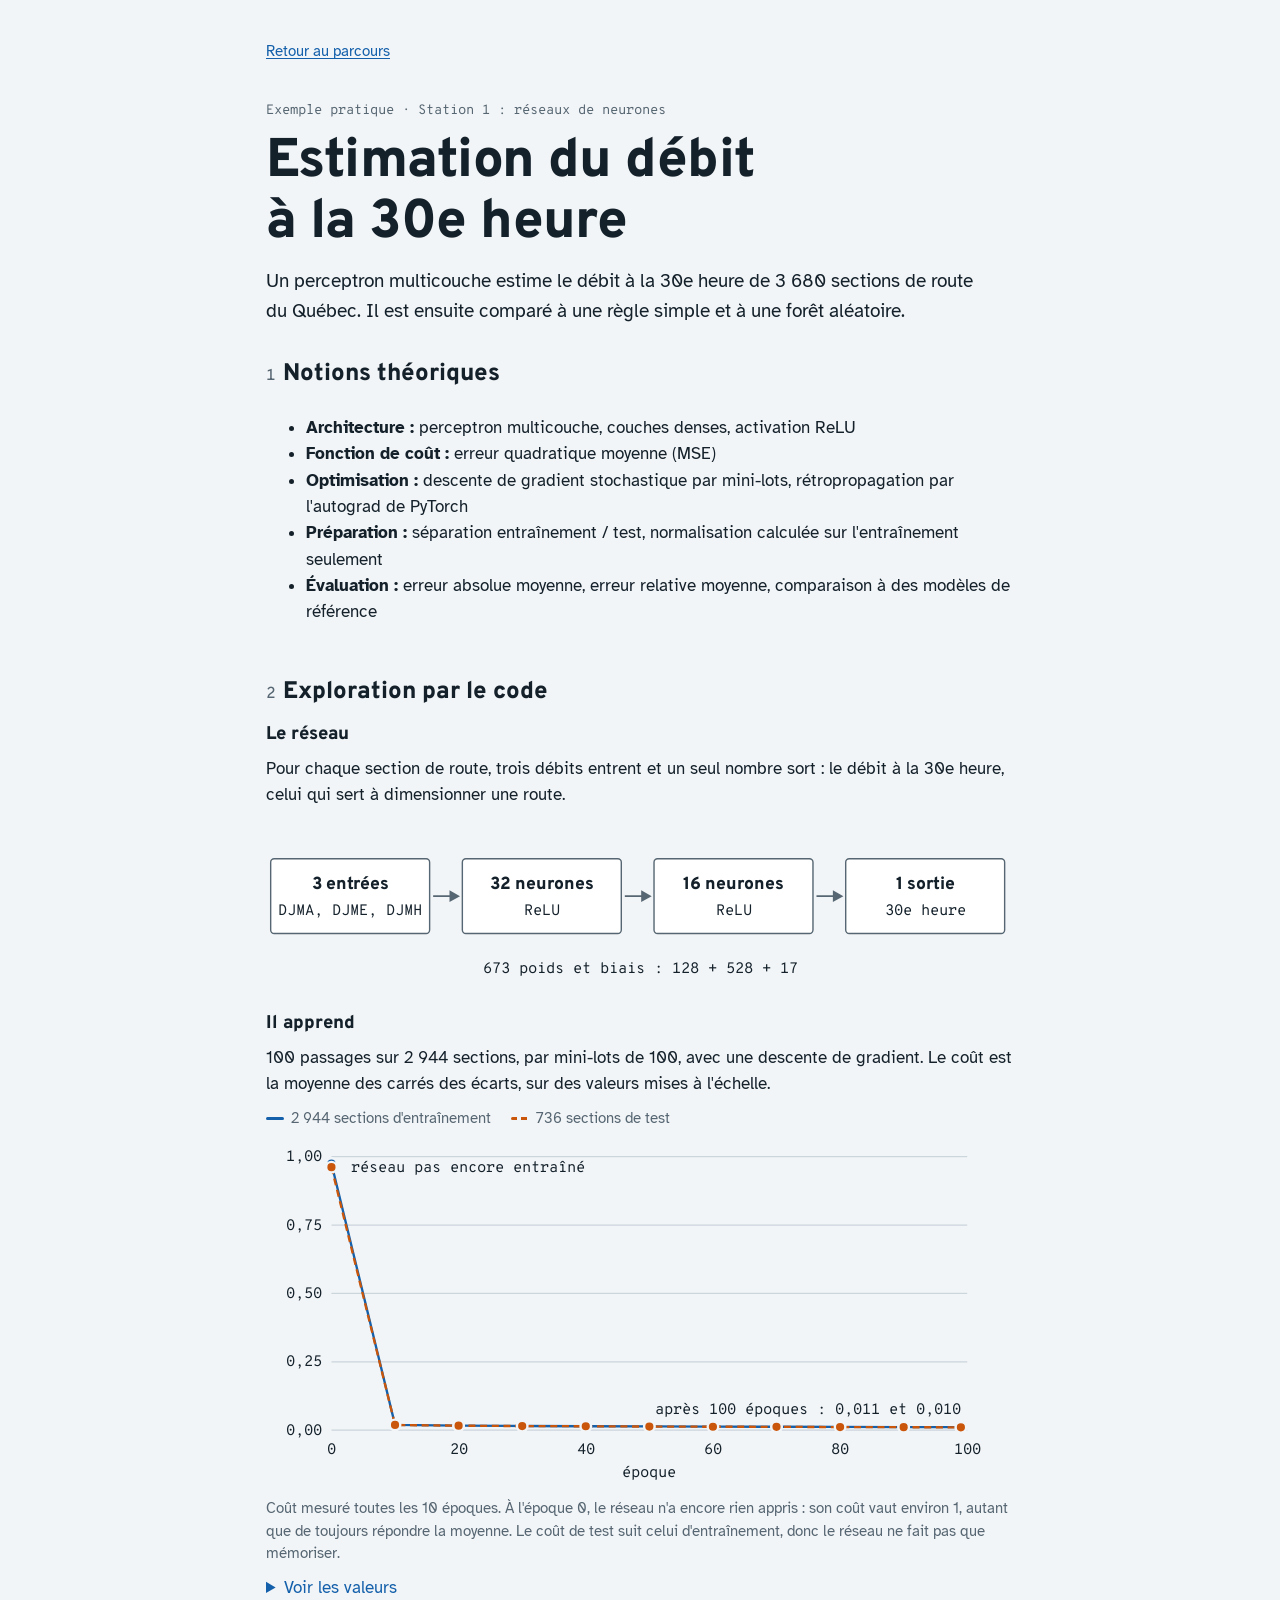
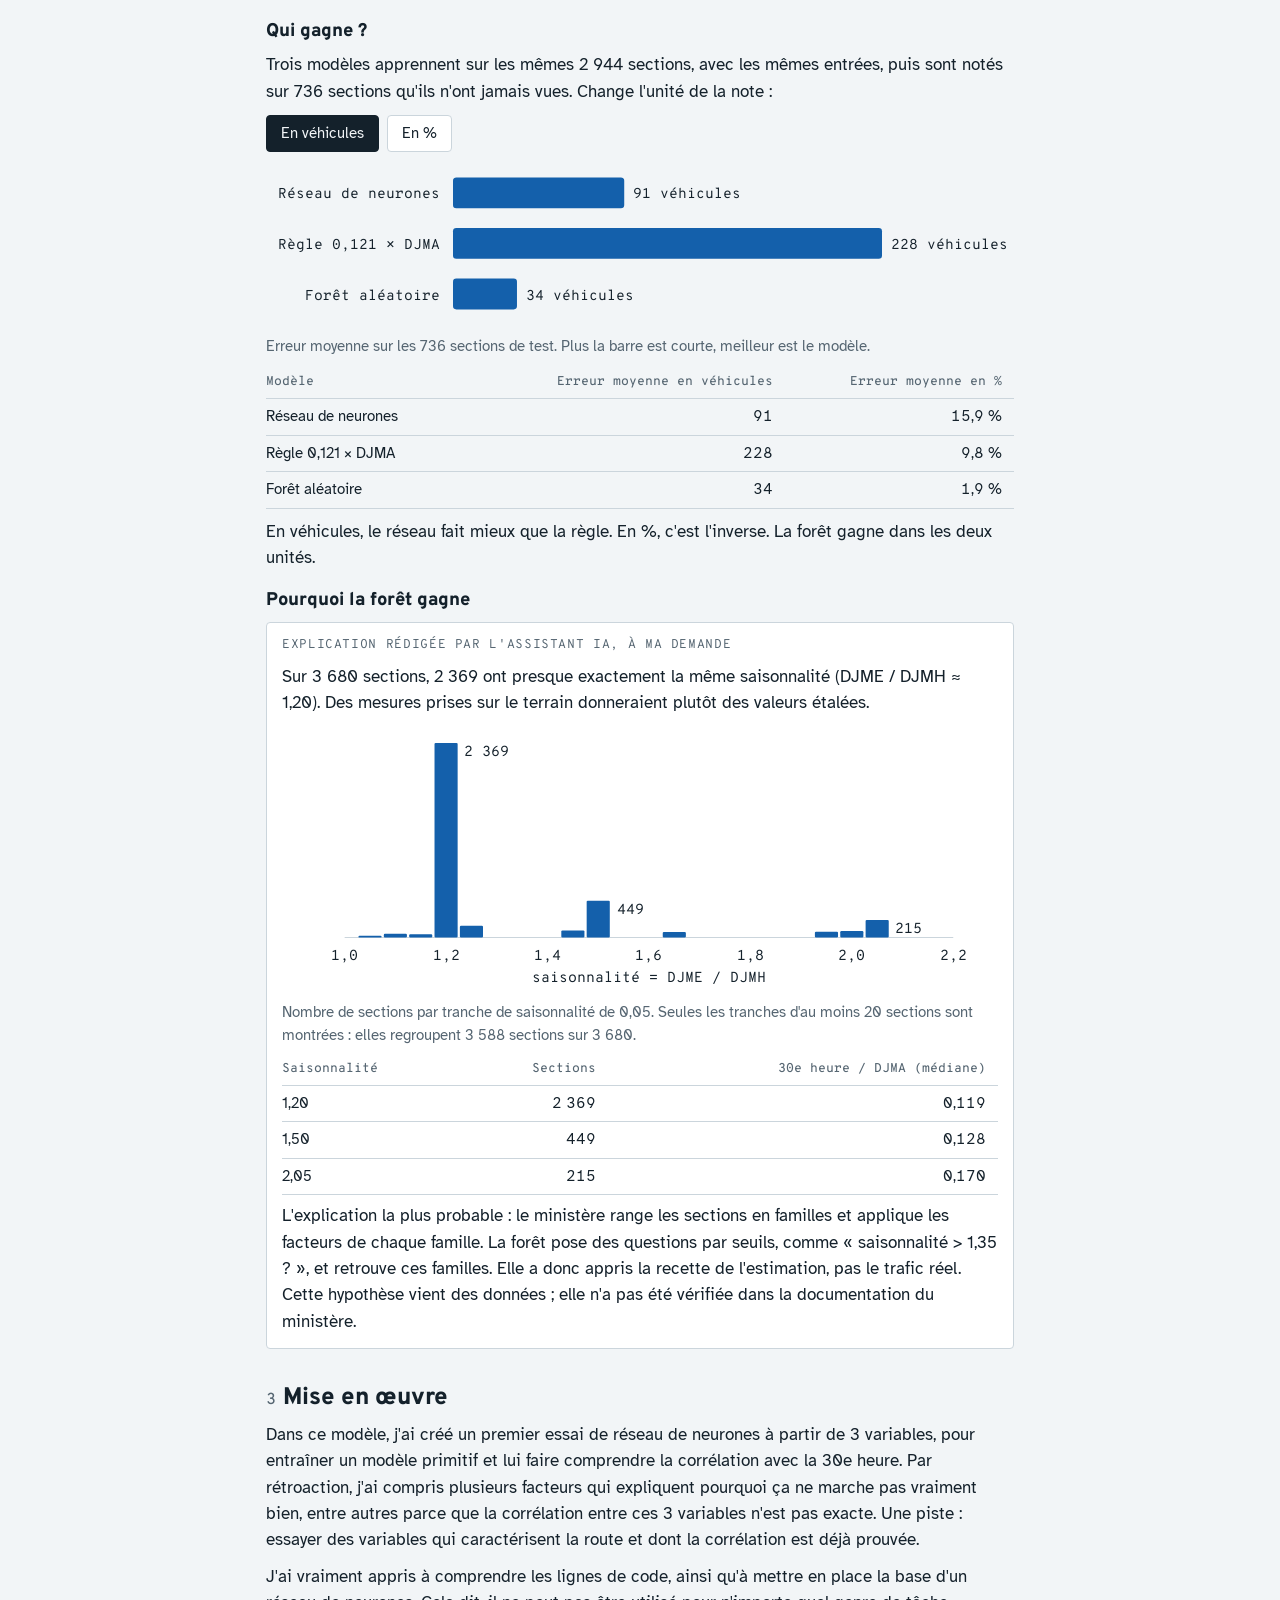
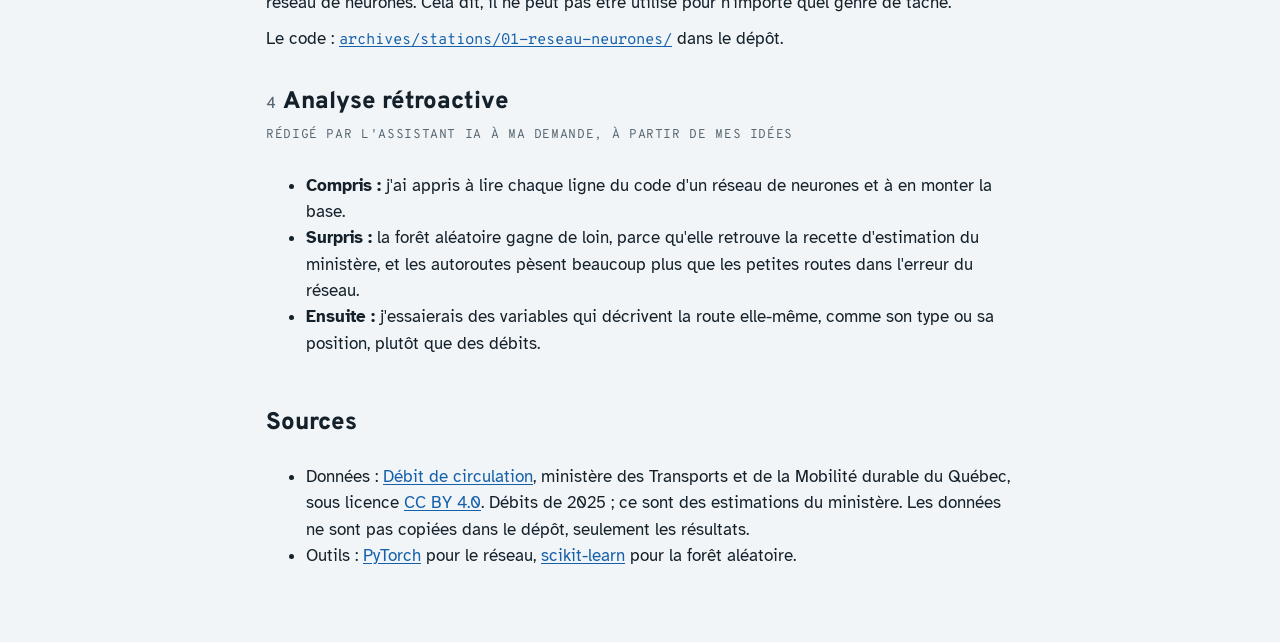
==== commit 01259278: "P1 : boosting, validation dans le temps et chasse aux fuites ; stations archivées ; charte graphique" ====
--- a/docs/parcelles/01-reseau-neurones/index.html
+++ b/docs/parcelles/01-reseau-neurones/index.html
@@ -105,7 +105,7 @@
     <h2><span class="numero">3</span>Mise en œuvre</h2>
     <p>Dans ce modèle, j'ai créé un premier essai de réseau de neurones à partir de 3 variables, pour entraîner un modèle primitif et lui faire comprendre la corrélation avec la 30e heure. Par rétroaction, j'ai compris plusieurs facteurs qui expliquent pourquoi ça ne marche pas vraiment bien, entre autres parce que la corrélation entre ces 3 variables n'est pas exacte. Une piste : essayer des variables qui caractérisent la route et dont la corrélation est déjà prouvée.</p>
     <p>J'ai vraiment appris à comprendre les lignes de code, ainsi qu'à mettre en place la base d'un réseau de neurones. Cela dit, il ne peut pas être utilisé pour n'importe quel genre de tâche.</p>
-    <p>Le code : <a href="https://github.com/akrambouznad789-cyber/roadmap-ia/tree/main/parcelles/01-reseau-neurones"><code>parcelles/01-reseau-neurones/</code></a> dans le dépôt.</p>
+    <p>Le code : <a href="https://github.com/akrambouznad789-cyber/roadmap-ia/tree/main/archives/stations/01-reseau-neurones"><code>archives/stations/01-reseau-neurones/</code></a> dans le dépôt.</p>
   </section>
 
   <section id="mots">
